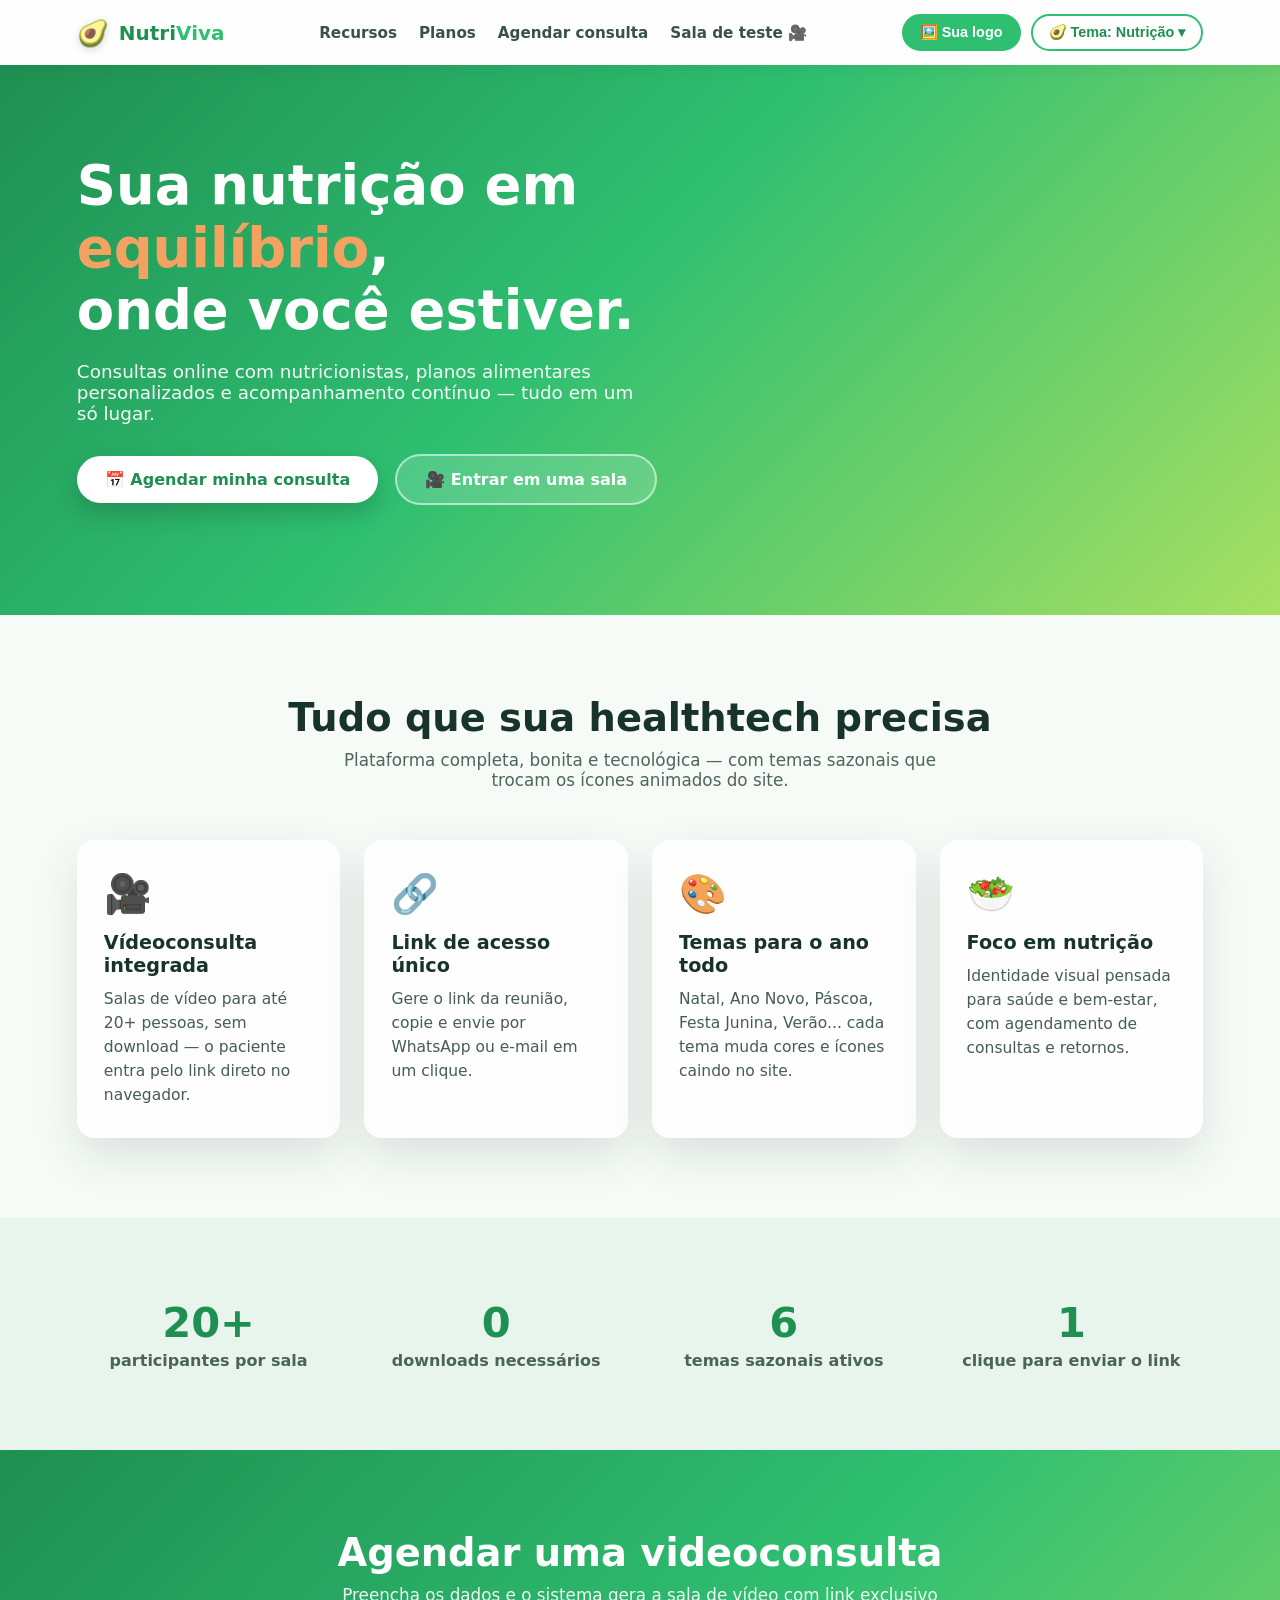
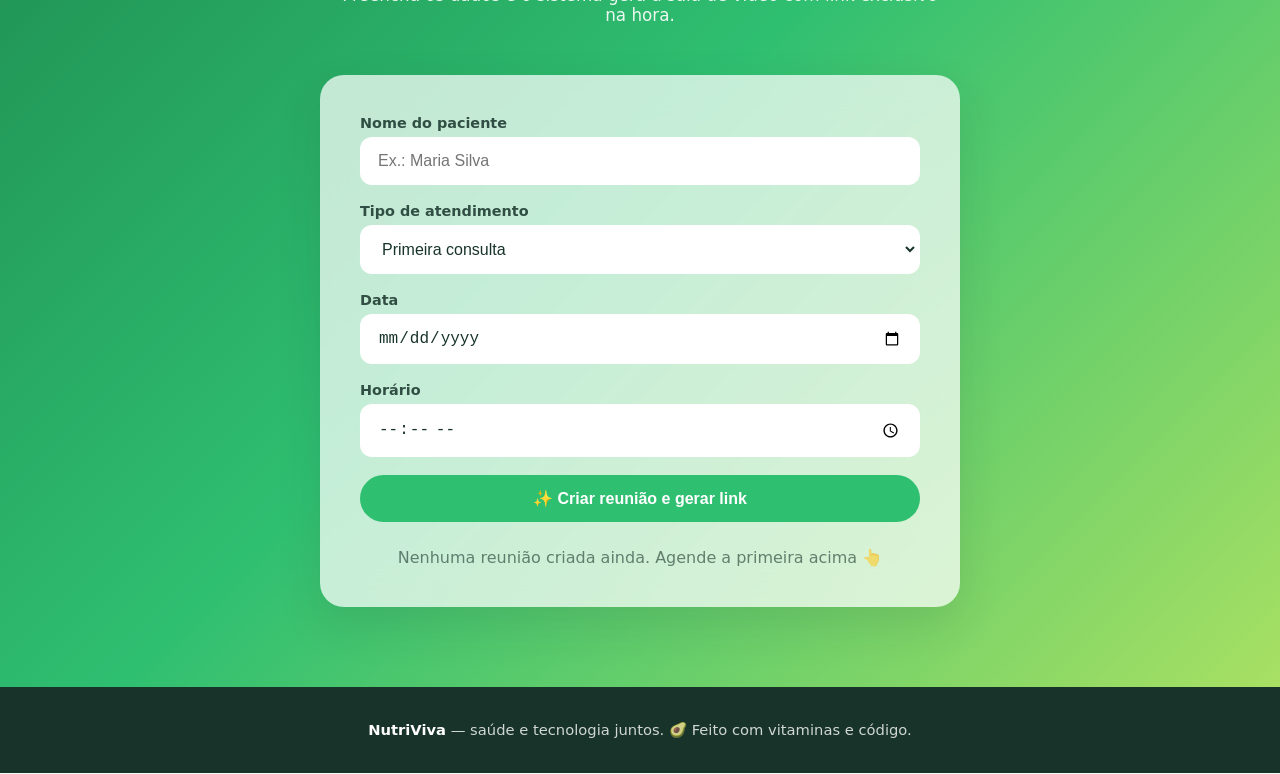
==== index.html @ 81225954 "Site NutriViva: videoconsultas, agendamento, temas sazonais e logomarca personalizada Co-authored-by" ====
<!DOCTYPE html>
<html lang="pt-BR">
<head>
  <meta charset="UTF-8">
  <meta name="viewport" content="width=device-width, initial-scale=1.0">
  <link id="favicon" rel="icon" href="data:,">
  <title>NutriViva — Consultas Online de Nutrição</title>
  <link rel="stylesheet" href="css/styles.css">
</head>
<body>
  <canvas id="particles"></canvas>

  <input type="file" id="logo-input" accept="image/*" hidden>

  <nav>
    <div class="nav-brand">
      <a class="logo" href="#">
        <span class="logo-slot" data-logo-slot>
          <span class="logo-icon" data-theme-icon>🥑</span>
        </span>
        <span>Nutri<span style="color: var(--primary)">Viva</span></span>
      </a>
      <button class="logo-remove" data-logo-remove title="Remover logomarca e voltar ao padrão">✕</button>
    </div>
    <div class="nav-links">
      <a href="#recursos">Recursos</a>
      <a href="#planos">Planos</a>
      <a href="#agendar">Agendar consulta</a>
      <a href="reuniao.html">Sala de teste 🎥</a>
    </div>
    <div class="nav-tools">
      <button class="logo-btn" data-logo-upload>🖼️ Sua logo</button>
    <div class="theme-switcher">
      <button class="theme-toggle-btn" id="theme-toggle">
        <span data-theme-icon>🥑</span> Tema: <span data-theme-label>Nutrição</span> ▾
      </button>
      <div class="theme-menu" id="theme-menu">
        <button data-theme-option="padrao">🥑 Nutrição (padrão)</button>
        <button data-theme-option="natal">🎄 Natal</button>
        <button data-theme-option="anoNovo">🎆 Ano Novo</button>
        <button data-theme-option="pascoa">🐣 Páscoa</button>
        <button data-theme-option="festaJunina">🌽 Festa Junina</button>
        <button data-theme-option="verao">🌞 Verão</button>
      </div>
    </div>
    </div>
  </nav>

  <header class="hero">
    <div class="hero-content">
      <h1>Sua nutrição em <span>equilíbrio</span>,<br>onde você estiver.</h1>
      <p>Consultas online com nutricionistas, planos alimentares personalizados e acompanhamento contínuo — tudo em um só lugar.</p>
      <a class="btn btn-primary" href="#agendar">📅 Agendar minha consulta</a>
      <a class="btn btn-secondary" href="reuniao.html">🎥 Entrar em uma sala</a>
    </div>
  </header>

  <section id="recursos">
    <div class="section-title">
      <h2>Tudo que sua healthtech precisa</h2>
      <p>Plataforma completa, bonita e tecnológica — com temas sazonais que trocam os ícones animados do site.</p>
    </div>
    <div class="grid">
      <div class="card">
        <span class="card-icon">🎥</span>
        <h3>Vídeoconsulta integrada</h3>
        <p>Salas de vídeo para até 20+ pessoas, sem download — o paciente entra pelo link direto no navegador.</p>
      </div>
      <div class="card">
        <span class="card-icon">🔗</span>
        <h3>Link de acesso único</h3>
        <p>Gere o link da reunião, copie e envie por WhatsApp ou e-mail em um clique.</p>
      </div>
      <div class="card">
        <span class="card-icon">🎨</span>
        <h3>Temas para o ano todo</h3>
        <p>Natal, Ano Novo, Páscoa, Festa Junina, Verão... cada tema muda cores e ícones caindo no site.</p>
      </div>
      <div class="card">
        <span class="card-icon">🥗</span>
        <h3>Foco em nutrição</h3>
        <p>Identidade visual pensada para saúde e bem-estar, com agendamento de consultas e retornos.</p>
      </div>
    </div>
  </section>

  <section class="stats">
    <div class="grid">
      <div class="stat">
        <div class="stat-number">20+</div>
        <p>participantes por sala</p>
      </div>
      <div class="stat">
        <div class="stat-number">0</div>
        <p>downloads necessários</p>
      </div>
      <div class="stat">
        <div class="stat-number">6</div>
        <p>temas sazonais ativos</p>
      </div>
      <div class="stat">
        <div class="stat-number">1</div>
        <p>clique para enviar o link</p>
      </div>
    </div>
  </section>

  <section class="booking" id="agendar">
    <div class="section-title">
      <h2>Agendar uma videoconsulta</h2>
      <p>Preencha os dados e o sistema gera a sala de vídeo com link exclusivo na hora.</p>
    </div>
    <div class="booking-card">
      <form id="booking-form">
        <div class="field">
          <label for="patient-name">Nome do paciente</label>
          <input id="patient-name" type="text" placeholder="Ex.: Maria Silva" required>
        </div>
        <div class="field">
          <label for="meeting-type">Tipo de atendimento</label>
          <select id="meeting-type">
            <option>Primeira consulta</option>
            <option>Retorno</option>
            <option>Acompanhamento nutricional</option>
            <option>Consulta em grupo</option>
          </select>
        </div>
        <div class="field">
          <label for="meeting-date">Data</label>
          <input id="meeting-date" type="date">
        </div>
        <div class="field">
          <label for="meeting-time">Horário</label>
          <input id="meeting-time" type="time">
        </div>
        <button class="btn btn-solid" type="submit" style="width:100%; justify-content:center">
          ✨ Criar reunião e gerar link
        </button>
      </form>
      <div class="meeting-list" id="meeting-list"></div>
    </div>
  </section>

  <footer>
    <p><strong>NutriViva</strong> — saúde e tecnologia juntos. 🥑 Feito com vitaminas e código.</p>
  </footer>

  <script src="js/themes.js"></script>
  <script src="js/theme-engine.js"></script>
  <script src="js/main.js"></script>
  <script src="js/logo.js"></script>
</body>
</html>
---- css/styles.css ----
:root {
  --primary: #2fbf71;
  --primary-dark: #1f8f52;
  --accent: #f4a261;
  --bg: #f6fbf7;
  --bg-alt: #e7f5ec;
  --text: #17332a;
  --glass: rgba(255,255,255,0.72);
  --hero-gradient: linear-gradient(135deg,#1f8f52 0%,#2fbf71 45%,#a8e063 100%);
  --shadow: 0 18px 45px rgba(23,51,42,0.12);
  --radius: 18px;
  --transition: 0.35s ease;
}

* { margin: 0; padding: 0; box-sizing: border-box; }

html { scroll-behavior: smooth; }

body {
  font-family: "Segoe UI", system-ui, -apple-system, sans-serif;
  background: var(--bg);
  color: var(--text);
  overflow-x: hidden;
  transition: background var(--transition), color var(--transition);
}

#particles {
  position: fixed;
  inset: 0;
  pointer-events: none;
  z-index: 5;
}

nav {
  position: sticky;
  top: 0;
  z-index: 20;
  display: flex;
  align-items: center;
  justify-content: space-between;
  gap: 16px;
  padding: 14px 6%;
  background: var(--glass);
  backdrop-filter: blur(14px);
  box-shadow: 0 2px 18px rgba(0,0,0,0.06);
}

.logo {
  display: flex;
  align-items: center;
  gap: 10px;
  font-weight: 800;
  font-size: 1.25rem;
  color: var(--primary-dark);
  text-decoration: none;
}

.logo .logo-icon {
  font-size: 1.6rem;
  filter: drop-shadow(0 2px 4px rgba(0,0,0,0.15));
}

.nav-brand { display: flex; align-items: center; gap: 8px; }

.logo img {
  max-height: 42px;
  max-width: 160px;
  object-fit: contain;
  border-radius: 10px;
  display: block;
}

.logo[data-logo-slot] img { max-height: 46px; }

.logo-remove {
  display: none;
  align-items: center;
  justify-content: center;
  border: none;
  background: var(--bg-alt);
  color: var(--text);
  width: 26px;
  height: 26px;
  border-radius: 50%;
  cursor: pointer;
  font-size: 0.8rem;
  font-weight: 800;
  line-height: 1;
  opacity: 0.7;
  transition: background var(--transition), opacity var(--transition), color var(--transition);
}

.logo-remove:hover { opacity: 1; background: #ffd9d9; color: #b3261e; }

.nav-tools { display: flex; align-items: center; gap: 10px; }

.logo-btn {
  border: 2px solid var(--primary);
  background: var(--primary);
  color: #fff;
  font-weight: 700;
  padding: 8px 16px;
  border-radius: 999px;
  cursor: pointer;
  font-size: 0.9rem;
  transition: transform var(--transition), background var(--transition), box-shadow var(--transition);
}

.logo-btn:hover {
  transform: translateY(-1px);
  background: var(--primary-dark);
  box-shadow: 0 8px 20px rgba(0,0,0,0.15);
}

.nav-links { display: flex; gap: 22px; align-items: center; }

.nav-links a {
  text-decoration: none;
  color: var(--text);
  font-weight: 600;
  font-size: 0.95rem;
  opacity: 0.85;
  transition: opacity var(--transition), color var(--transition);
}

.nav-links a:hover { opacity: 1; color: var(--primary); }

.theme-switcher {
  display: flex;
  flex-direction: column;
  gap: 6px;
  position: relative;
}

.theme-toggle-btn {
  border: 2px solid var(--primary);
  background: transparent;
  color: var(--primary-dark);
  font-weight: 700;
  padding: 8px 16px;
  border-radius: 999px;
  cursor: pointer;
  font-size: 0.9rem;
  transition: background var(--transition), color var(--transition), transform var(--transition);
}

.theme-toggle-btn:hover { transform: translateY(-1px); background: var(--bg-alt); }

.theme-menu {
  position: absolute;
  right: 0;
  top: calc(100% + 8px);
  background: var(--glass);
  backdrop-filter: blur(16px);
  border-radius: 14px;
  box-shadow: var(--shadow);
  padding: 10px;
  display: none;
  flex-direction: column;
  gap: 4px;
  min-width: 190px;
  z-index: 30;
}

.theme-menu.open { display: flex; }

.theme-menu button {
  display: flex;
  align-items: center;
  gap: 10px;
  border: none;
  background: transparent;
  padding: 9px 12px;
  border-radius: 10px;
  cursor: pointer;
  font-size: 0.92rem;
  font-weight: 600;
  color: var(--text);
  text-align: left;
  transition: background var(--transition);
}

.theme-menu button:hover { background: var(--bg-alt); }

.theme-menu button.active {
  background: var(--primary);
  color: #fff;
}

header.hero {
  background: var(--hero-gradient);
  color: #fff;
  padding: 90px 6% 110px;
  transition: background var(--transition);
  position: relative;
  z-index: 6;
}

.hero-content { max-width: 720px; }

.hero h1 {
  font-size: clamp(2.1rem, 5vw, 3.4rem);
  line-height: 1.15;
  margin-bottom: 18px;
}

.hero h1 span { color: var(--accent); }

.hero p {
  font-size: 1.15rem;
  opacity: 0.94;
  margin-bottom: 30px;
  max-width: 560px;
}

.btn {
  display: inline-flex;
  align-items: center;
  gap: 8px;
  padding: 14px 28px;
  border-radius: 999px;
  font-weight: 700;
  font-size: 1rem;
  text-decoration: none;
  cursor: pointer;
  border: none;
  transition: transform var(--transition), box-shadow var(--transition), background var(--transition);
}

.btn-primary {
  background: #fff;
  color: var(--primary-dark);
  box-shadow: 0 10px 25px rgba(0,0,0,0.18);
}

.btn-primary:hover { transform: translateY(-3px); box-shadow: 0 16px 32px rgba(0,0,0,0.22); }

.btn-secondary {
  background: rgba(255,255,255,0.16);
  color: #fff;
  border: 2px solid rgba(255,255,255,0.55);
  margin-left: 12px;
}

.btn-secondary:hover { background: rgba(255,255,255,0.28); transform: translateY(-3px); }

.btn-solid {
  background: var(--primary);
  color: #fff;
}

.btn-solid:hover { background: var(--primary-dark); transform: translateY(-2px); }

section { padding: 80px 6%; position: relative; z-index: 6; }

.section-title { text-align: center; margin-bottom: 50px; }

.section-title h2 { font-size: clamp(1.7rem, 4vw, 2.4rem); margin-bottom: 10px; }

.section-title p { opacity: 0.75; font-size: 1.05rem; max-width: 620px; margin: 0 auto; }

.grid {
  display: grid;
  gap: 24px;
  grid-template-columns: repeat(auto-fit, minmax(250px, 1fr));
  max-width: 1150px;
  margin: 0 auto;
}

.card {
  background: var(--glass);
  backdrop-filter: blur(12px);
  border-radius: var(--radius);
  padding: 30px 26px;
  box-shadow: var(--shadow);
  transition: transform var(--transition), box-shadow var(--transition), background var(--transition);
  border: 1px solid rgba(255,255,255,0.5);
}

.card:hover { transform: translateY(-6px); box-shadow: 0 24px 55px rgba(23,51,42,0.18); }

.card .card-icon {
  font-size: 2.4rem;
  margin-bottom: 14px;
  display: inline-block;
}

.card h3 { margin-bottom: 10px; font-size: 1.2rem; }

.card p { opacity: 0.8; line-height: 1.55; font-size: 0.97rem; }

.stats {
  background: var(--bg-alt);
  transition: background var(--transition);
}

.stats .grid { grid-template-columns: repeat(auto-fit, minmax(180px, 1fr)); text-align: center; }

.stat .stat-number {
  font-size: 2.6rem;
  font-weight: 800;
  color: var(--primary-dark);
}

.stat p { opacity: 0.75; font-weight: 600; margin-top: 4px; }

.booking {
  background: var(--hero-gradient);
  color: #fff;
  transition: background var(--transition);
}

.booking .section-title h2 { color: #fff; }
.booking .section-title p { color: rgba(255,255,255,0.9); opacity: 1; }

.booking-card {
  max-width: 640px;
  margin: 0 auto;
  background: var(--glass);
  backdrop-filter: blur(18px);
  border-radius: 24px;
  padding: 40px;
  box-shadow: var(--shadow);
  color: var(--text);
}

.field { margin-bottom: 18px; }

.field label {
  display: block;
  font-weight: 700;
  font-size: 0.9rem;
  margin-bottom: 6px;
  opacity: 0.85;
}

.field input, .field select {
  width: 100%;
  padding: 13px 16px;
  border: 2px solid transparent;
  border-radius: 12px;
  background: #fff;
  font-size: 1rem;
  color: var(--text);
  transition: border var(--transition), box-shadow var(--transition);
}

.field input:focus, .field select:focus {
  outline: none;
  border-color: var(--primary);
  box-shadow: 0 0 0 4px rgba(47,191,113,0.15);
}

.meeting-list { max-width: 640px; margin: 26px auto 0; display: flex; flex-direction: column; gap: 12px; }

.meeting-item {
  display: flex;
  align-items: center;
  justify-content: space-between;
  gap: 12px;
  background: #fff;
  border-radius: 14px;
  padding: 14px 18px;
  box-shadow: 0 4px 14px rgba(0,0,0,0.06);
  font-size: 0.95rem;
}

.meeting-item strong { display: block; }
.meeting-item small { opacity: 0.6; }

.meeting-actions { display: flex; gap: 8px; }

.icon-btn {
  border: none;
  background: var(--bg-alt);
  border-radius: 10px;
  padding: 9px 12px;
  cursor: pointer;
  font-size: 0.85rem;
  text-decoration: none;
  color: var(--primary-dark);
  font-weight: 700;
  transition: background var(--transition);
}

.icon-btn:hover { background: rgba(47,191,113,0.18); }

.icon-btn.whatsapp { background: #e8f9ef; }

.toast {
  position: fixed;
  bottom: 28px;
  left: 50%;
  transform: translateX(-50%) translateY(120px);
  background: var(--text);
  color: #fff;
  padding: 14px 26px;
  border-radius: 999px;
  font-weight: 600;
  z-index: 50;
  opacity: 0;
  transition: transform 0.4s ease, opacity 0.4s ease;
  box-shadow: 0 12px 30px rgba(0,0,0,0.25);
}

.toast.show { transform: translateX(-50%) translateY(0); opacity: 1; }

footer {
  background: var(--text);
  color: rgba(255,255,255,0.8);
  text-align: center;
  padding: 34px 6%;
  font-size: 0.92rem;
  position: relative;
  z-index: 6;
}

footer strong { color: #fff; }

@media (max-width: 700px) {
  .nav-links { display: none; }
  .logo-btn { padding: 7px 12px; font-size: 0.8rem; }
  .logo img { max-height: 34px; max-width: 110px; }
  .btn-secondary { margin-left: 0; margin-top: 10px; }
  header.hero { padding: 60px 6% 80px; }
  section { padding: 60px 6%; }
  .booking-card { padding: 26px; }
}
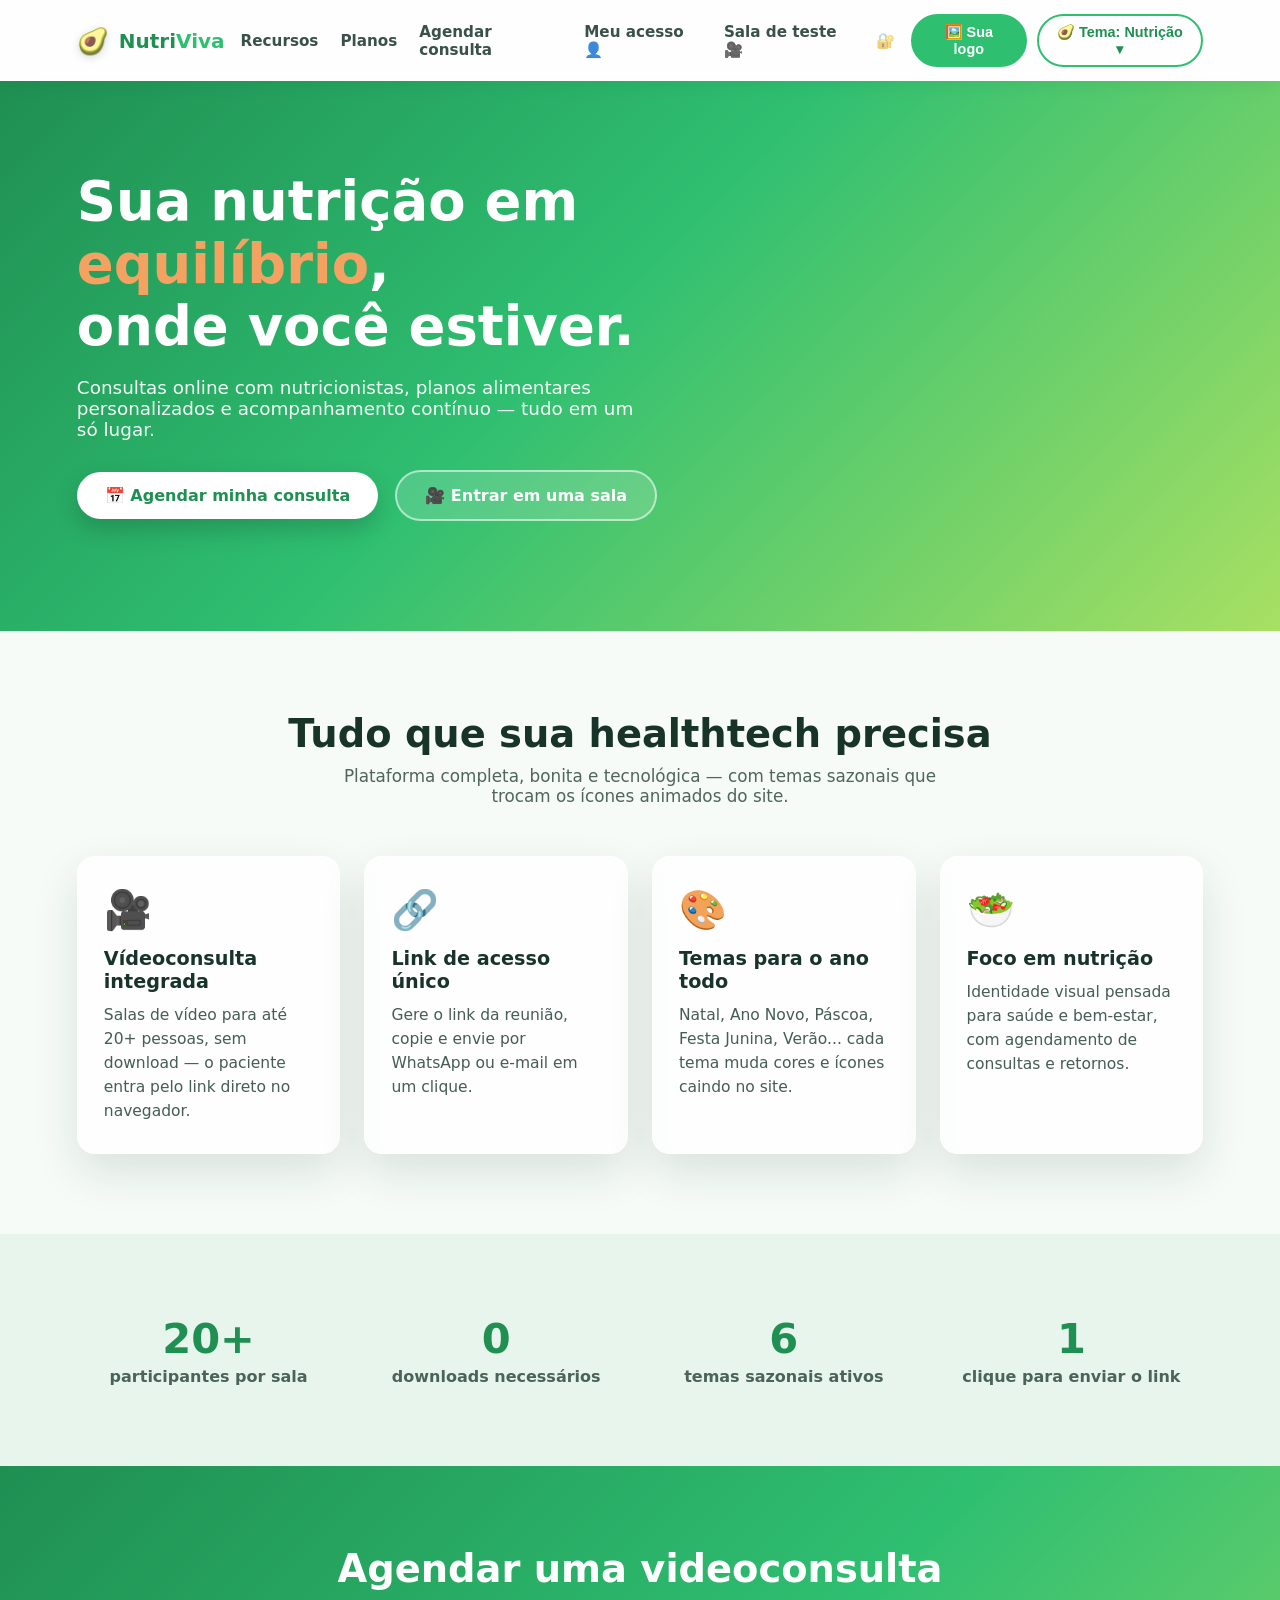
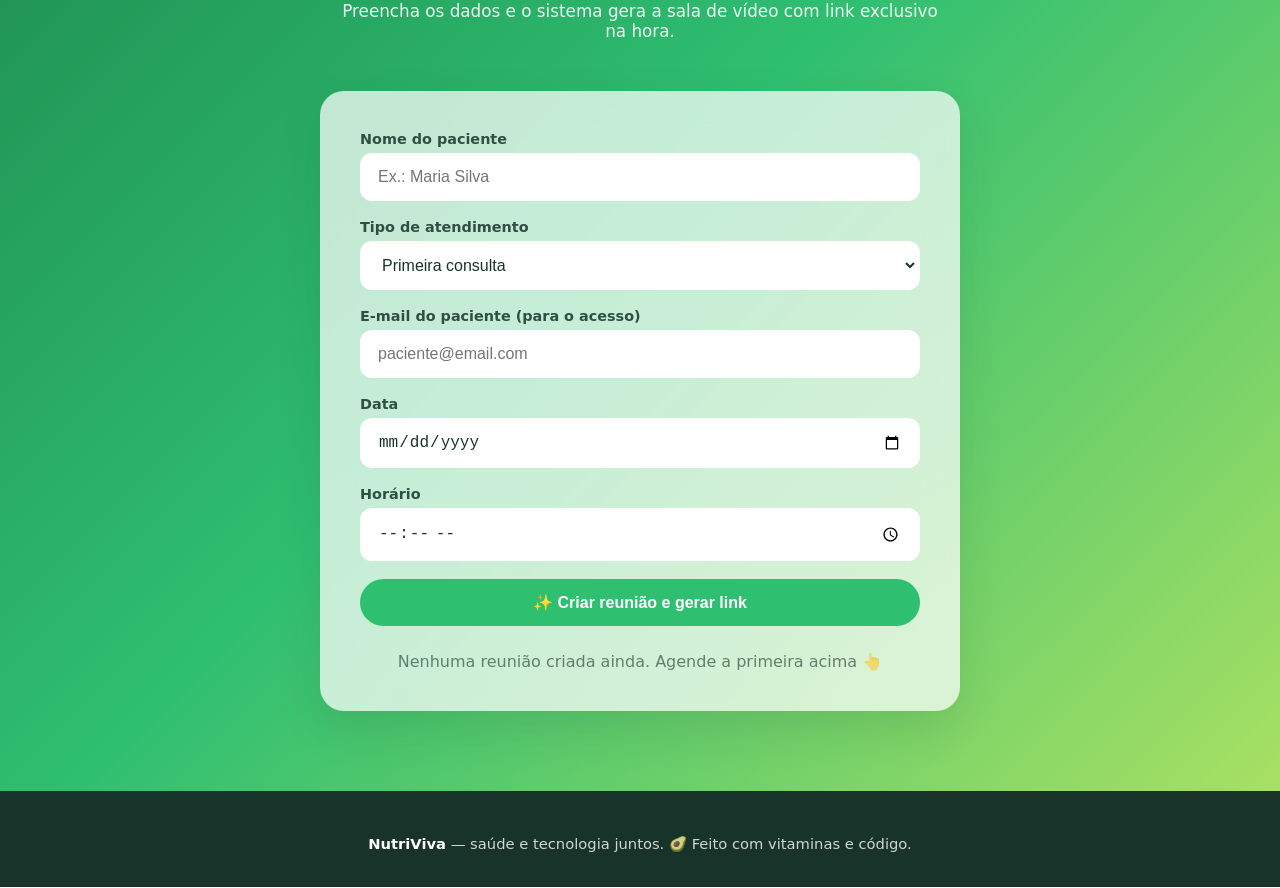
==== commit 2e196f7f: "Painel admin com login, cadastro de pacientes, contatos/WhatsApp, acesso do paciente e upload otimiz" ====
--- a/index.html
+++ b/index.html
@@ -26,7 +26,9 @@
       <a href="#recursos">Recursos</a>
       <a href="#planos">Planos</a>
       <a href="#agendar">Agendar consulta</a>
+      <a href="entrar.html">Meu acesso 👤</a>
       <a href="reuniao.html">Sala de teste 🎥</a>
+      <a href="admin.html" style="opacity:0.55">🔐</a>
     </div>
     <div class="nav-tools">
       <button class="logo-btn" data-logo-upload>🖼️ Sua logo</button>
@@ -126,6 +128,10 @@
           </select>
         </div>
         <div class="field">
+          <label for="patient-email">E-mail do paciente (para o acesso)</label>
+          <input id="patient-email" type="email" placeholder="paciente@email.com">
+        </div>
+        <div class="field">
           <label for="meeting-date">Data</label>
           <input id="meeting-date" type="date">
         </div>
@@ -142,11 +148,17 @@
   </section>
 
   <footer>
+    <p id="footer-contacts" style="margin-bottom:10px"></p>
     <p><strong>NutriViva</strong> — saúde e tecnologia juntos. 🥑 Feito com vitaminas e código.</p>
   </footer>
 
+  <a id="whatsapp-float" href="#" target="_blank" rel="noopener"
+     style="display:none; position:fixed; bottom:24px; right:24px; z-index:45; width:60px; height:60px; border-radius:50%; background:#25d366; align-items:center; justify-content:center; font-size:1.7rem; box-shadow:0 10px 26px rgba(0,0,0,0.28); text-decoration:none; transition:transform .3s ease"
+     title="Falar no WhatsApp" onmouseover="this.style.transform='scale(1.1)'" onmouseout="this.style.transform='scale(1)'">💬</a>
+
   <script src="js/themes.js"></script>
   <script src="js/theme-engine.js"></script>
+  <script src="js/storage.js"></script>
   <script src="js/main.js"></script>
   <script src="js/logo.js"></script>
 </body>
